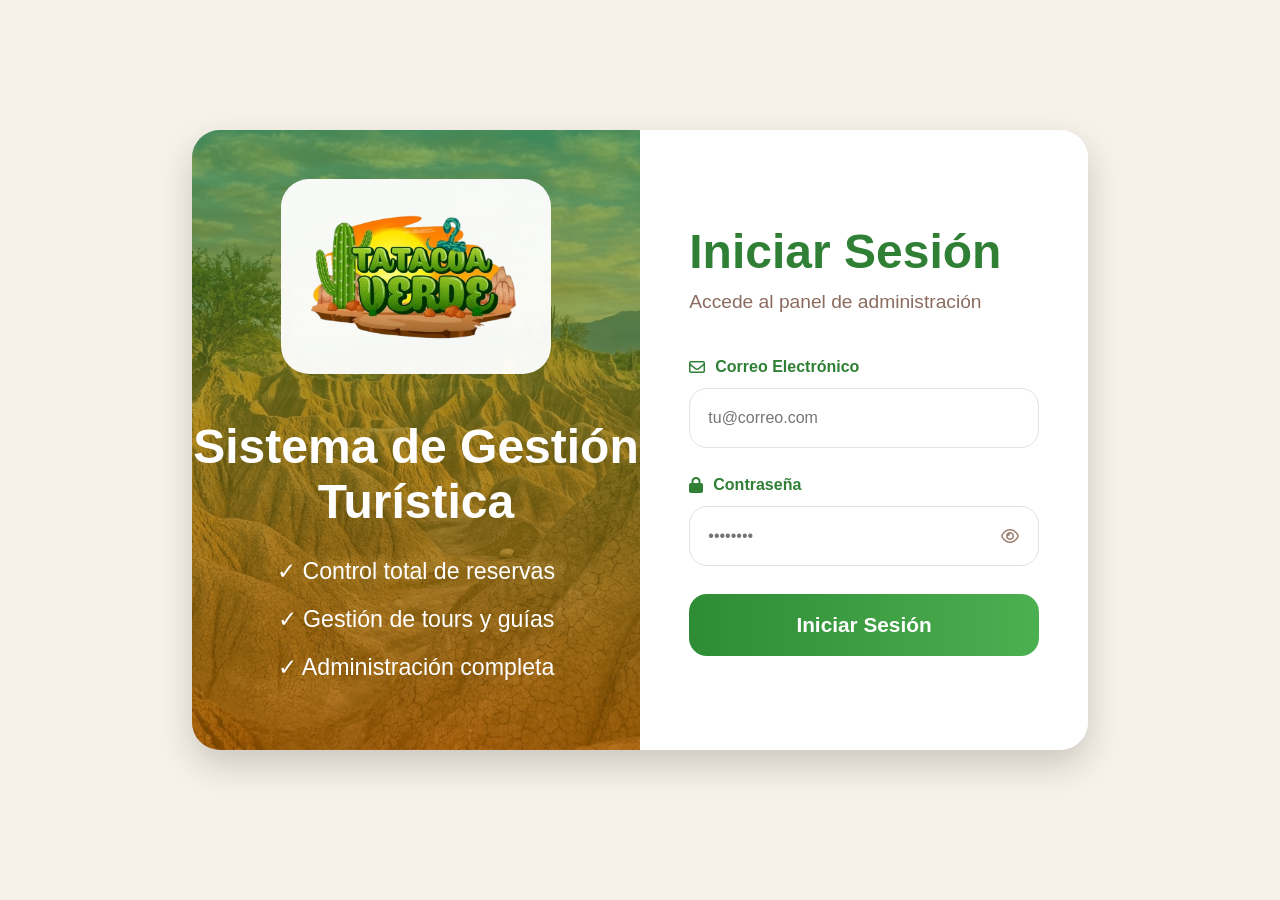
==== login.html @ bfbede93 "Módulo login corregido" ====
<!DOCTYPE html>
<html lang="es">
<head>
    <meta charset="UTF-8">
    <meta name="viewport" content="width=device-width, initial-scale=1.0">
    <title>Login Tatacoa Verde</title>
    <link rel="stylesheet"
    href="https://cdnjs.cloudflare.com/ajax/libs/font-awesome/6.5.1/css/all.min.css"/>
    <link rel="stylesheet" href="css/login.css">
</head>
<body>

    <section class="hero">
        <div class="hero-left">

            <div class="logo-box">
                <img src="assets/img/logo.png" alt="Tatacoa Verde">
            </div>

            <div class="hero-info">
                <h1>Sistema de Gestión Turística</h1>

                <ul>
                    <li>✓ Control total de reservas</li>
                    <li>✓ Gestión de tours y guías</li>
                    <li>✓ Administración completa</li>
                </ul>
            </div>

        </div>
        <div class="hero-right">

            <div class="login-content">

                <h2>Iniciar Sesión</h2>
                <p>Accede al panel de administración</p>
                
                <form>

                    <div class="input-group">
                        <label>
                            <i class="fa-regular fa-envelope"></i>
                            Correo Electrónico
                        </label>

                        <input type="email" name="email" placeholder="tu@correo.com">
                    </div>

                    <div class="input-group">
                        <label>
                            <i class="fa-solid fa-lock"></i>
                            Contraseña
                        </label>

                        <div class="password-box">
                            <input type="password" name="password" placeholder="••••••••">

                            <i class="fa-regular fa-eye"></i>
                        </div>
                    </div>

                    <button type="submit">
                        Iniciar Sesión
                    </button>

                </form>

            </div>

        </div>

    </section>
    <script src="js/login.js"></script>
</body>
</html>
---- css/login.css ----
*{
    margin: 0;
    padding: 0;
    box-sizing: border-box;
}

body{
    font-family: Arial, Helvetica, sans-serif;
    background: #f7f2e9;
    min-height: 100vh;

    display: flex;
    justify-content: center;
    align-items: center;
}

/* CONTENEDOR PRINCIPAL */
.hero{
    margin: 50px auto 70px auto;
    width: 70%;
    height: 620px;

    border-radius: 28px;
    overflow: hidden;
    position: relative;

    display: flex;

    background: white;

    box-shadow: 0 15px 35px rgba(0, 0, 0, 0.18);
}

/* LADO IZQUIERDO */
.hero-left{
    width: 50%;
    height: 100%;

    position: relative;

    background-image:
        linear-gradient(
            rgba(51, 138, 46, 0.65),
            rgba(255, 153, 0, 0.45)
        ),
        url("../assets/img/fondo.png");

    background-repeat: no-repeat;
    background-size: cover;
    background-position: center 12%;

    display: flex;
    flex-direction: column;
    justify-content: center;
    align-items: center;
}

/* LOGO */
.logo-box{
    width: 270px;
    height: 195px;

    background: rgba(255,255,255,0.95);

    border-radius: 28px;

    display: flex;
    justify-content: center;
    align-items: center;

    margin-bottom: 45px;
}

.logo-box img{
    width: 210px;
    object-fit: contain;
}

/* TEXTO IZQUIERDO */
.hero-info{
    color: white;
    text-align: center;
}

.hero-info h1{
    font-size: 3rem;
    font-weight: 700;
    margin-bottom: 28px;
}

.hero-info ul{
    list-style: none;
}

.hero-info li{
    margin-bottom: 20px;
    font-size: 1.45rem;
}

/* LADO DERECHO */
.hero-right{
    width: 50%;
    background: #ffffff;

    display: flex;
    justify-content: center;
    align-items: center;
}

.login-content{
    width: 78%;
}

/* TITULOS */
.login-content h2{
    font-size: 3rem;
    color: #2f7f35;
    margin-bottom: 12px;
}

.login-content p{
    color: #8b6b5e;
    font-size: 1.2rem;
    margin-bottom: 45px;
}

/* INPUTS */
.input-group{
    margin-bottom: 28px;
}

.input-group label{
    display: flex;
    align-items: center;
    gap: 10px;

    color: #2f7f35;
    font-weight: 600;

    margin-bottom: 12px;
    font-size: 1rem;
}

.input-group input{
    width: 100%;
    height: 60px;

    border: 1px solid #e7e1dc;
    border-radius: 18px;

    padding: 0 18px;

    font-size: 1rem;
    outline: none;

    transition: 0.3s;
}

.input-group input:focus{
    border-color: #3d9d41;
}

/* PASSWORD */
.password-box{
    position: relative;
}

.password-box i{
    position: absolute;
    right: 20px;
    top: 50%;
    transform: translateY(-50%);

    color: #9b7f72;
    cursor: pointer;
}

/* BOTON */
button{
    width: 100%;
    height: 62px;

    border: none;
    border-radius: 18px;

    background: linear-gradient(to right, #2e8c35, #4caf50);

    color: white;
    font-size: 1.3rem;
    font-weight: 700;

    cursor: pointer;
    transition: 0.3s;
}

button:hover{
    transform: translateY(-2px);
    opacity: 0.95;
}

/* RESPONSIVE */
@media(max-width: 1200px){

    .hero{
        width: 90%;
    }

    .hero-info h1{
        font-size: 2.3rem;
    }
}

@media(max-width: 900px){

    .hero{
        flex-direction: column;
        height: auto;
    }

    .hero-left,
    .hero-right{
        width: 100%;
    }

    .hero-left{
        padding: 60px 20px;
    }

    .hero-right{
        padding: 60px 0;
    }

    .login-content{
        width: 85%;
    }

    .hero-info h1{
        font-size: 2rem;
    }

    .hero-info li{
        font-size: 1.1rem;
    }

    .login-content h2{
        font-size: 2.2rem;
    }
}
/* ALERTAS */
.alerta{
    width: 100%;

    padding: 16px 18px;
    margin-bottom: 22px;

    border-radius: 14px;

    font-size: 0.95rem;
    font-weight: 600;

    animation: aparecer 0.3s ease;
}

.alerta.success{
    background: #e5f7e7;
    color: #238636;
    border: 1px solid #9ad7a0;
}

.alerta.error{
    background: #ffe7e7;
    color: #c62828;
    border: 1px solid #f1a4a4;
}

/* ANIMACION */
@keyframes aparecer{

    from{
        opacity: 0;
        transform: translateY(-10px);
    }

    to{
        opacity: 1;
        transform: translateY(0);
    }

}
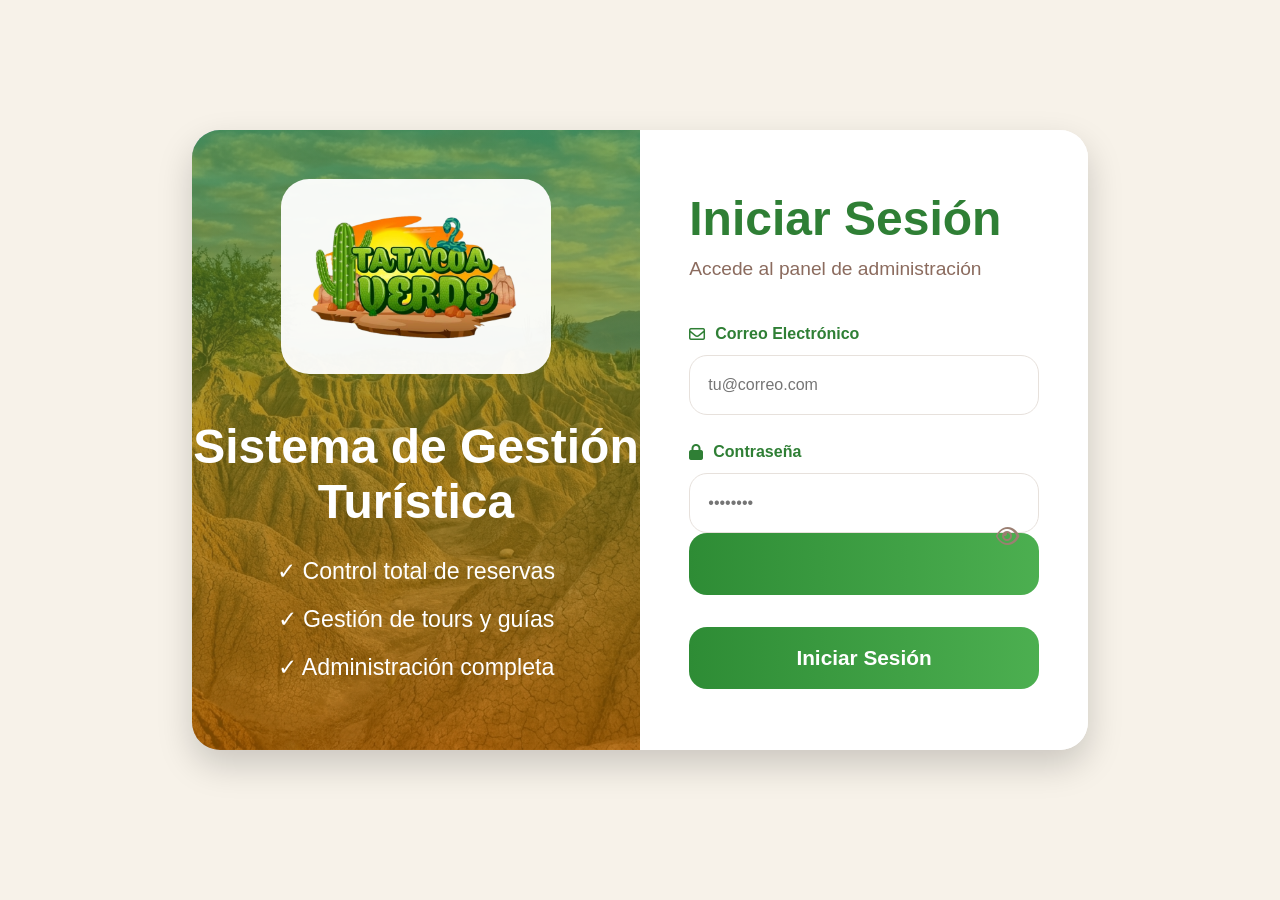
==== commit 1d2f0e81: "Potential fix for pull request finding Co-authored-by: Copilot Autofix powered by AI <175728472+Copi" ====
--- a/login.html
+++ b/login.html
@@ -38,24 +38,26 @@
                 <form>
 
                     <div class="input-group">
-                        <label>
+                        <label for="email">
                             <i class="fa-regular fa-envelope"></i>
                             Correo Electrónico
                         </label>
 
-                        <input type="email" name="email" placeholder="tu@correo.com">
+                        <input type="email" id="email" name="email" placeholder="tu@correo.com" autocomplete="email">
                     </div>
 
                     <div class="input-group">
-                        <label>
+                        <label for="password">
                             <i class="fa-solid fa-lock"></i>
                             Contraseña
                         </label>
 
                         <div class="password-box">
-                            <input type="password" name="password" placeholder="••••••••">
+                            <input type="password" id="password" name="password" placeholder="••••••••" autocomplete="current-password">
 
-                            <i class="fa-regular fa-eye"></i>
+                            <button type="button" aria-label="Mostrar contraseña" aria-pressed="false">
+                                <i class="fa-regular fa-eye" aria-hidden="true"></i>
+                            </button>
                         </div>
                     </div>
 
